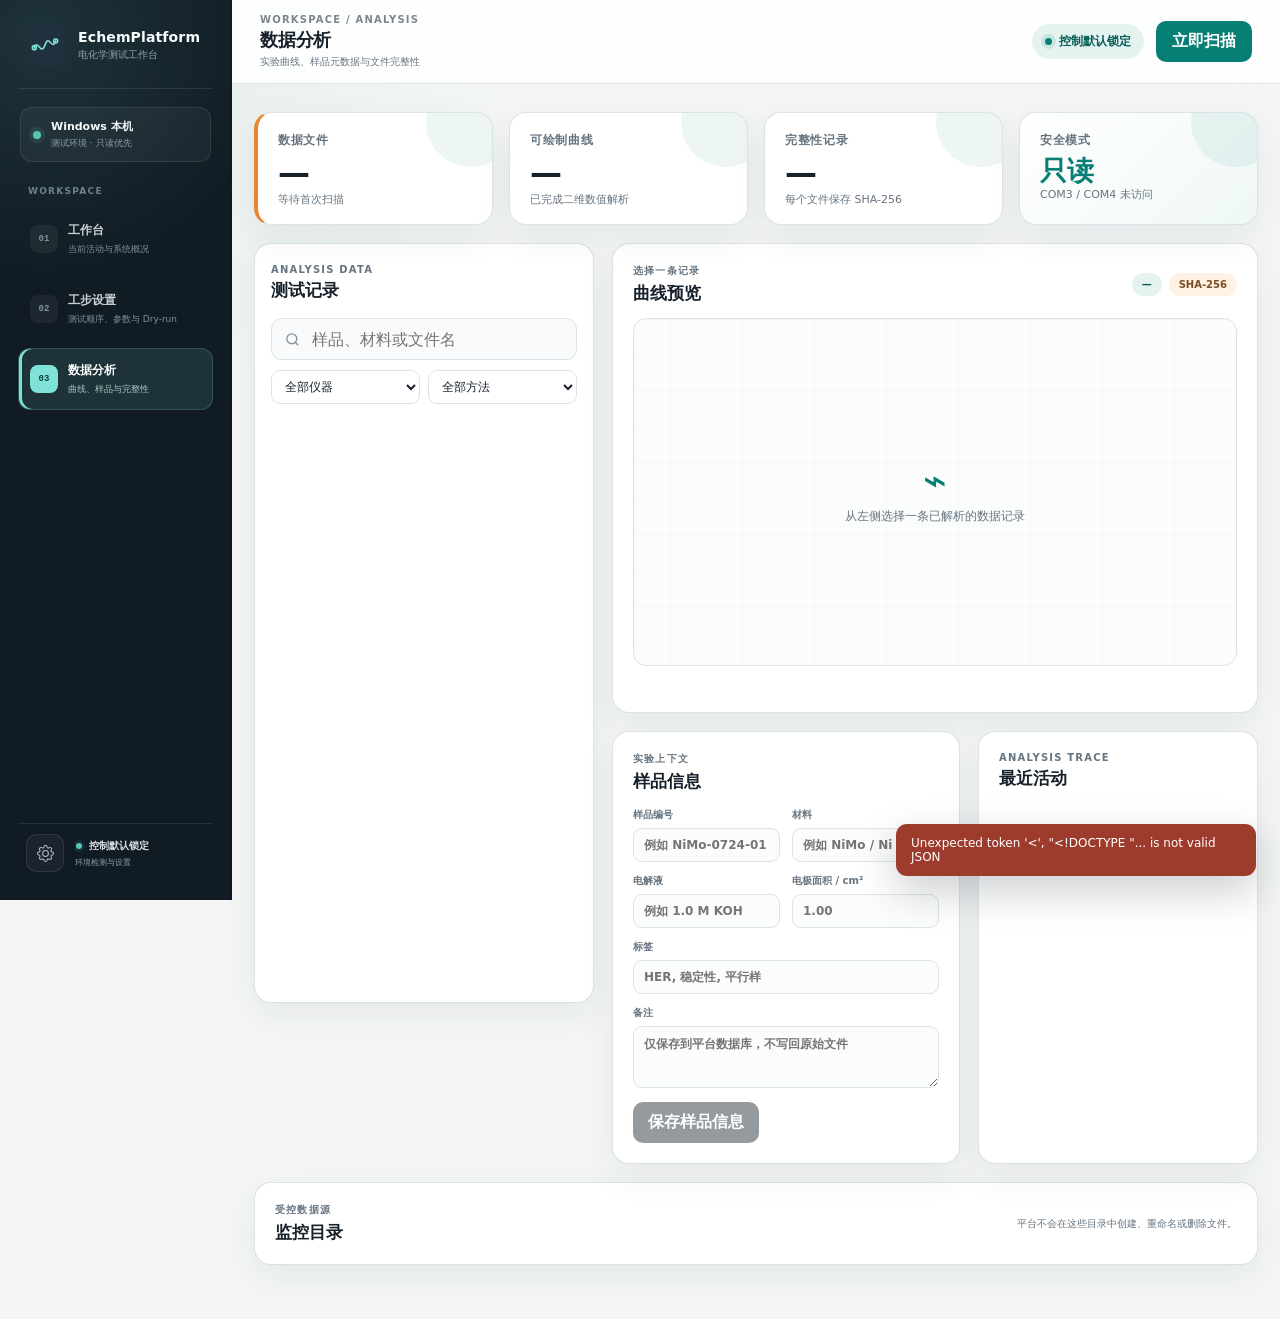
==== static/analysis.html @ 5817d3ee "Reorganize workbench modules" ====
<!doctype html>
<html lang="zh-CN">
<head>
  <meta charset="utf-8">
  <meta name="viewport" content="width=device-width, initial-scale=1">
  <meta name="color-scheme" content="light">
  <title>数据分析 · 电化学测试平台</title>
  <link rel="icon" href="data:image/svg+xml,%3Csvg xmlns='http://www.w3.org/2000/svg' viewBox='0 0 64 64'%3E%3Crect width='64' height='64' rx='16' fill='%2317212b'/%3E%3Cpath d='M10 38c8-24 16 20 24-8s14 16 20-10' fill='none' stroke='%237ee2d7' stroke-width='5' stroke-linecap='round'/%3E%3C/svg%3E">
  <link rel="stylesheet" href="/static/styles.css">
  <link rel="stylesheet" href="/static/workbench.css">
</head>
<body>
  <div class="workbench-shell">
    <aside class="workbench-sidebar">
      <a class="workbench-brand" href="/" aria-label="返回工作台">
        <div class="brand-mark" aria-hidden="true">
          <svg viewBox="0 0 48 48" role="img">
            <path d="M8 28c5-15 10 14 16-4s11 10 16-6"/>
            <circle cx="8" cy="28" r="3"/>
            <circle cx="40" cy="18" r="3"/>
          </svg>
        </div>
        <div>
          <strong>EchemPlatform</strong>
          <span>电化学测试工作台</span>
        </div>
      </a>

      <div class="workbench-environment">
        <div>
          <strong>Windows 本机</strong>
          <small>测试环境 · 只读优先</small>
        </div>
      </div>

      <nav class="workbench-navigation" aria-label="工作台功能">
        <span class="workbench-nav-label">Workspace</span>
        <a class="workbench-nav-item" href="/">
          <span class="workbench-nav-number">01</span>
          <span class="workbench-nav-copy">
            <strong>工作台</strong>
            <small>当前活动与系统概况</small>
          </span>
        </a>
        <a class="workbench-nav-item" href="/steps">
          <span class="workbench-nav-number">02</span>
          <span class="workbench-nav-copy">
            <strong>工步设置</strong>
            <small>测试顺序、参数与 Dry-run</small>
          </span>
        </a>
        <a class="workbench-nav-item" href="/analysis" aria-current="page">
          <span class="workbench-nav-number">03</span>
          <span class="workbench-nav-copy">
            <strong>数据分析</strong>
            <small>曲线、样品与完整性</small>
          </span>
        </a>
      </nav>

      <div class="workbench-utility-dock">
        <a class="workbench-settings-button" href="/environment" aria-label="环境检测与设置" title="环境检测与设置">
          <img src="/static/icons/gear.svg" alt="">
        </a>
        <div class="workbench-mini-status">
          <strong>控制默认锁定</strong>
          <small>环境检测与设置</small>
        </div>
      </div>
    </aside>

    <div class="workbench-content">
      <header class="topbar workbench-topbar">
        <div class="workbench-page-heading">
          <span class="eyebrow">Workspace / Analysis</span>
          <h1>数据分析</h1>
          <p>实验曲线、样品元数据与文件完整性</p>
        </div>
        <div class="top-actions">
          <div class="safety-pill"><span></span>控制默认锁定</div>
          <button id="scanButton" class="primary-button" type="button">立即扫描</button>
        </div>
      </header>

      <main>
    <section class="hero-grid" aria-label="数据分析指标">
      <article class="status-card accent-card">
        <div class="status-label">数据文件</div>
        <div class="status-value" id="totalCount">—</div>
        <div class="status-foot" id="sourceSummary">等待首次扫描</div>
      </article>
      <article class="status-card">
        <div class="status-label">可绘制曲线</div>
        <div class="status-value" id="parsedCount">—</div>
        <div class="status-foot">已完成二维数值解析</div>
      </article>
      <article class="status-card">
        <div class="status-label">完整性记录</div>
        <div class="status-value" id="integrityCount">—</div>
        <div class="status-foot">每个文件保存 SHA-256</div>
      </article>
      <article class="status-card safe-card">
        <div class="status-label">安全模式</div>
        <div class="status-value status-word">只读</div>
        <div class="status-foot">COM3 / COM4 未访问</div>
      </article>
    </section>

    <section class="workspace">
      <aside class="sidebar panel">
        <div class="panel-heading">
          <div>
              <span class="eyebrow">Analysis data</span>
              <h2>测试记录</h2>
          </div>
        </div>
        <label class="search-box">
          <span class="sr-only">搜索</span>
          <svg viewBox="0 0 24 24" aria-hidden="true"><circle cx="11" cy="11" r="7"/><path d="m20 20-4-4"/></svg>
          <input id="searchInput" type="search" placeholder="样品、材料或文件名">
        </label>
        <div class="filter-row">
          <select id="instrumentFilter" aria-label="仪器筛选">
            <option value="">全部仪器</option>
            <option value="CHI">CHI</option>
            <option value="CorrTest">CorrTest</option>
            <option value="未知">未识别</option>
          </select>
          <select id="techniqueFilter" aria-label="测试类型筛选">
            <option value="">全部方法</option>
            <option>CV</option>
            <option>LSV</option>
            <option>EIS</option>
            <option>OCP</option>
            <option>CA</option>
            <option>CP/GCD</option>
            <option>Tafel</option>
            <option>未识别</option>
          </select>
        </div>
        <div id="runList" class="run-list" aria-live="polite"></div>
      </aside>

      <section class="detail-column">
        <article class="panel chart-panel">
          <div class="panel-heading detail-heading">
            <div>
              <span class="eyebrow" id="detailInstrument">选择一条记录</span>
              <h2 id="detailTitle">曲线预览</h2>
            </div>
            <div class="detail-badges">
              <span class="method-badge" id="detailTechnique">—</span>
              <span class="hash-badge" id="detailHash">SHA-256</span>
            </div>
          </div>
          <div class="chart-shell">
            <canvas id="curveChart" aria-label="电化学测试曲线"></canvas>
            <div id="chartEmpty" class="chart-empty">
              <div class="empty-icon">⌁</div>
              <p>从左侧选择一条已解析的数据记录</p>
            </div>
          </div>
          <div id="chartStats" class="chart-stats"></div>
        </article>

        <div class="lower-grid">
          <article class="panel metadata-panel">
            <div class="panel-heading">
              <div>
                <span class="eyebrow">实验上下文</span>
                <h2>样品信息</h2>
              </div>
              <span class="save-state" id="saveState"></span>
            </div>
            <form id="metadataForm">
              <input id="recordId" type="hidden">
              <div class="form-grid">
                <label>样品编号<input id="sampleId" name="sample_id" placeholder="例如 NiMo-0724-01"></label>
                <label>材料<input id="material" name="material" placeholder="例如 NiMo / Ni foam"></label>
                <label>电解液<input id="electrolyte" name="electrolyte" placeholder="例如 1.0 M KOH"></label>
                <label>电极面积 / cm²<input id="areaCm2" name="area_cm2" inputmode="decimal" placeholder="1.00"></label>
                <label class="span-two">标签<input id="tags" name="tags" placeholder="HER, 稳定性, 平行样"></label>
                <label class="span-two">备注<textarea id="notes" name="notes" rows="3" placeholder="仅保存到平台数据库，不写回原始文件"></textarea></label>
              </div>
              <button id="saveMetadata" class="secondary-button" type="submit" disabled>保存样品信息</button>
            </form>
          </article>

          <article class="panel audit-panel">
            <div class="panel-heading">
              <div>
              <span class="eyebrow">Analysis trace</span>
                <h2>最近活动</h2>
              </div>
            </div>
            <div id="auditList" class="audit-list"></div>
          </article>
        </div>
      </section>
    </section>

    <section class="source-panel panel">
      <div>
        <span class="eyebrow">受控数据源</span>
        <h2>监控目录</h2>
      </div>
      <div id="watchRoots" class="root-list"></div>
      <div class="source-note">平台不会在这些目录中创建、重命名或删除文件。</div>
    </section>
      </main>
    </div>
  </div>

  <div id="toast" class="toast" role="status" aria-live="polite"></div>
  <script src="/static/analysis.js"></script>
</body>
</html>
---- static/styles.css ----
:root {
  --ink: #17212b;
  --muted: #667480;
  --soft: #edf1f3;
  --line: #dce3e6;
  --paper: #ffffff;
  --canvas: #f4f6f6;
  --teal: #087f75;
  --teal-dark: #075e58;
  --teal-soft: #e4f3f0;
  --orange: #e9862b;
  --orange-soft: #fff1e4;
  --red-soft: #fff0ed;
  --shadow: 0 12px 34px rgba(25, 44, 50, 0.07);
  font-family: Inter, "PingFang SC", "Microsoft YaHei", system-ui, -apple-system, sans-serif;
}

* {
  box-sizing: border-box;
}

body {
  margin: 0;
  color: var(--ink);
  background:
    radial-gradient(circle at 5% 0%, rgba(8, 127, 117, 0.08), transparent 28rem),
    var(--canvas);
  min-height: 100vh;
}

button,
input,
select,
textarea {
  font: inherit;
}

button {
  cursor: pointer;
}

.topbar {
  height: 84px;
  padding: 0 clamp(22px, 4vw, 64px);
  display: flex;
  align-items: center;
  justify-content: space-between;
  background: rgba(255, 255, 255, 0.9);
  border-bottom: 1px solid var(--line);
  backdrop-filter: blur(18px);
  position: sticky;
  top: 0;
  z-index: 20;
}

.brand,
.top-actions,
.panel-heading,
.detail-heading,
.filter-row,
.root-list {
  display: flex;
  align-items: center;
}

.brand {
  gap: 13px;
}

.brand-mark {
  width: 46px;
  height: 46px;
  border-radius: 14px;
  display: grid;
  place-items: center;
  background: var(--ink);
  box-shadow: 0 9px 22px rgba(23, 33, 43, 0.18);
}

.brand-mark svg {
  width: 32px;
  height: 32px;
  fill: none;
  stroke: #7ee2d7;
  stroke-width: 2.4;
  stroke-linecap: round;
  stroke-linejoin: round;
}

.brand h1 {
  font-size: 18px;
  letter-spacing: 0.02em;
  margin: 0 0 2px;
}

.brand p {
  color: var(--muted);
  font-size: 12px;
  margin: 0;
}

.top-actions {
  gap: 12px;
}

.top-link {
  padding: 9px 12px;
  border-radius: 9px;
  color: var(--ink);
  background: var(--soft);
  font-size: 12px;
  font-weight: 750;
  text-decoration: none;
  transition: background 0.15s ease, transform 0.15s ease;
}

.top-link:hover {
  background: #e2e9eb;
  transform: translateY(-1px);
}

.safety-pill,
.method-badge,
.hash-badge {
  display: inline-flex;
  align-items: center;
  border-radius: 999px;
  white-space: nowrap;
}

.safety-pill {
  background: var(--teal-soft);
  color: var(--teal-dark);
  padding: 9px 13px;
  font-size: 12px;
  font-weight: 700;
}

.safety-pill span {
  width: 7px;
  height: 7px;
  margin-right: 7px;
  border-radius: 50%;
  background: var(--teal);
  box-shadow: 0 0 0 4px rgba(8, 127, 117, 0.12);
}

.primary-button,
.secondary-button {
  border: 0;
  border-radius: 10px;
  font-weight: 700;
  transition: transform 0.15s ease, opacity 0.15s ease, background 0.15s ease;
}

.primary-button {
  padding: 10px 16px;
  color: white;
  background: var(--teal);
}

.secondary-button {
  margin-top: 14px;
  padding: 10px 15px;
  color: white;
  background: var(--ink);
}

.primary-button:hover,
.secondary-button:hover {
  transform: translateY(-1px);
}

button:disabled {
  cursor: not-allowed;
  opacity: 0.45;
  transform: none !important;
}

main {
  width: min(1540px, calc(100% - 44px));
  margin: 28px auto 54px;
}

.hero-grid {
  display: grid;
  grid-template-columns: repeat(4, minmax(0, 1fr));
  gap: 16px;
  margin-bottom: 18px;
}

.panel,
.status-card {
  background: var(--paper);
  border: 1px solid rgba(214, 224, 226, 0.88);
  border-radius: 17px;
  box-shadow: var(--shadow);
}

.status-card {
  padding: 19px 20px 17px;
  position: relative;
  overflow: hidden;
}

.status-card::after {
  content: "";
  position: absolute;
  right: -24px;
  top: -36px;
  width: 90px;
  height: 90px;
  border-radius: 50%;
  background: rgba(8, 127, 117, 0.07);
}

.accent-card {
  border-left: 4px solid var(--orange);
}

.safe-card {
  background: linear-gradient(135deg, #ffffff, #eff8f6);
}

.status-label,
.status-foot,
.eyebrow {
  color: var(--muted);
}

.status-label {
  font-size: 12px;
  font-weight: 700;
  letter-spacing: 0.06em;
}

.status-value {
  margin: 8px 0 3px;
  font-size: 32px;
  font-weight: 800;
  line-height: 1;
}

.status-word {
  color: var(--teal);
  font-size: 27px;
}

.status-foot {
  font-size: 11px;
}

.workspace {
  display: grid;
  grid-template-columns: 340px minmax(0, 1fr);
  gap: 18px;
}

.sidebar {
  padding: 20px 16px 16px;
  height: 760px;
  display: flex;
  flex-direction: column;
}

.panel-heading {
  justify-content: space-between;
  gap: 14px;
}

.eyebrow {
  display: block;
  font-size: 10px;
  font-weight: 800;
  letter-spacing: 0.12em;
  text-transform: uppercase;
  margin-bottom: 4px;
}

h2 {
  margin: 0;
  font-size: 17px;
}

.search-box {
  height: 42px;
  display: flex;
  align-items: center;
  gap: 9px;
  margin: 16px 0 10px;
  padding: 0 12px;
  border-radius: 11px;
  border: 1px solid var(--line);
  background: #f8fafb;
}

.search-box svg {
  width: 17px;
  height: 17px;
  fill: none;
  stroke: #86939b;
  stroke-width: 2;
}

.search-box input {
  min-width: 0;
  flex: 1;
  border: 0;
  outline: 0;
  background: transparent;
  color: var(--ink);
}

.filter-row {
  gap: 8px;
}

select,
input,
textarea {
  color: var(--ink);
}

.filter-row select {
  min-width: 0;
  width: 50%;
  padding: 8px 9px;
  border: 1px solid var(--line);
  border-radius: 9px;
  background: white;
  outline: 0;
  font-size: 12px;
}

.run-list {
  flex: 1;
  overflow: auto;
  margin: 13px -5px 0;
  padding: 0 5px 16px;
}

.run-item {
  width: 100%;
  padding: 13px;
  margin-bottom: 8px;
  text-align: left;
  border: 1px solid transparent;
  border-radius: 12px;
  background: #f7f9fa;
  color: var(--ink);
}

.run-item:hover {
  border-color: #c8d9d7;
}

.run-item.active {
  border-color: rgba(8, 127, 117, 0.38);
  background: var(--teal-soft);
  box-shadow: inset 3px 0 var(--teal);
}

.run-item.source-missing:not(.active) {
  border-color: #efc4b7;
  background: #fffaf8;
}

.run-item-top,
.run-item-meta {
  display: flex;
  justify-content: space-between;
  gap: 8px;
}

.run-item-name {
  max-width: 230px;
  overflow: hidden;
  text-overflow: ellipsis;
  white-space: nowrap;
  font-size: 13px;
  font-weight: 750;
}

.run-item-method {
  color: var(--teal);
  font-size: 10px;
  font-weight: 800;
}

.run-item-tags {
  display: flex;
  align-items: center;
  gap: 6px;
  flex-shrink: 0;
}

.source-state {
  padding: 3px 6px;
  border-radius: 6px;
  color: #9d3b2c;
  background: var(--red-soft);
  font-size: 9px;
  font-weight: 750;
}

.run-item-meta {
  color: var(--muted);
  margin-top: 7px;
  font-size: 10px;
}

.detail-column {
  min-width: 0;
  display: grid;
  gap: 18px;
}

.chart-panel {
  padding: 20px;
  min-height: 470px;
}

.detail-heading {
  margin-bottom: 13px;
}

.detail-heading h2 {
  max-width: 680px;
  overflow: hidden;
  text-overflow: ellipsis;
  white-space: nowrap;
}

.detail-badges {
  display: flex;
  gap: 7px;
}

.method-badge,
.hash-badge {
  padding: 6px 10px;
  font-size: 10px;
  font-weight: 800;
}

.method-badge {
  color: var(--teal-dark);
  background: var(--teal-soft);
}

.hash-badge {
  color: #775026;
  background: var(--orange-soft);
  max-width: 140px;
  overflow: hidden;
  text-overflow: ellipsis;
}

.chart-shell {
  position: relative;
  height: 348px;
  border: 1px solid var(--line);
  border-radius: 13px;
  overflow: hidden;
  background:
    linear-gradient(rgba(41, 70, 77, 0.025) 1px, transparent 1px),
    linear-gradient(90deg, rgba(41, 70, 77, 0.025) 1px, transparent 1px),
    #fbfcfc;
  background-size: 36px 36px;
}

#curveChart {
  width: 100%;
  height: 100%;
  display: block;
}

.chart-empty {
  position: absolute;
  inset: 0;
  display: grid;
  place-content: center;
  text-align: center;
  color: var(--muted);
  pointer-events: none;
}

.empty-icon {
  color: var(--teal);
  font-size: 40px;
  line-height: 1;
}

.chart-empty p {
  margin: 8px 0 0;
  font-size: 12px;
}

.chart-stats {
  display: flex;
  flex-wrap: wrap;
  gap: 8px;
  margin-top: 11px;
}

.stat-chip {
  padding: 6px 9px;
  border-radius: 8px;
  color: var(--muted);
  background: var(--soft);
  font-size: 10px;
}

.stat-chip.source-ok {
  color: var(--teal-dark);
  background: var(--teal-soft);
}

.stat-chip.source-warning {
  color: #9d3b2c;
  background: var(--red-soft);
}

.lower-grid {
  display: grid;
  grid-template-columns: minmax(0, 1.4fr) minmax(280px, 0.8fr);
  gap: 18px;
}

.metadata-panel,
.audit-panel,
.source-panel {
  padding: 20px;
}

.form-grid {
  display: grid;
  grid-template-columns: repeat(2, minmax(0, 1fr));
  gap: 12px;
  margin-top: 15px;
}

.form-grid label {
  display: grid;
  gap: 6px;
  color: var(--muted);
  font-size: 10px;
  font-weight: 700;
}

.form-grid input,
.form-grid textarea {
  width: 100%;
  border: 1px solid var(--line);
  border-radius: 9px;
  outline: 0;
  padding: 9px 10px;
  background: #fbfcfc;
  font-size: 12px;
  resize: vertical;
}

.form-grid input:focus,
.form-grid textarea:focus,
.filter-row select:focus,
.search-box:focus-within {
  border-color: rgba(8, 127, 117, 0.55);
  box-shadow: 0 0 0 3px rgba(8, 127, 117, 0.08);
}

.span-two {
  grid-column: span 2;
}

.save-state {
  min-height: 16px;
  color: var(--teal);
  font-size: 10px;
}

.audit-list {
  margin-top: 11px;
  max-height: 310px;
  overflow: auto;
}

.audit-item {
  display: grid;
  grid-template-columns: 9px minmax(0, 1fr);
  gap: 9px;
  padding: 9px 0;
  border-bottom: 1px solid var(--soft);
}

.audit-dot {
  width: 7px;
  height: 7px;
  margin-top: 5px;
  border-radius: 50%;
  background: var(--teal);
}

.audit-main {
  font-size: 11px;
  font-weight: 700;
}

.audit-detail,
.audit-time {
  color: var(--muted);
  font-size: 9px;
  line-height: 1.5;
}

.source-panel {
  display: grid;
  grid-template-columns: auto minmax(0, 1fr) auto;
  align-items: center;
  gap: 24px;
  margin-top: 18px;
}

.root-list {
  flex-wrap: wrap;
  gap: 8px;
}

.root-chip {
  max-width: 100%;
  padding: 7px 10px;
  border: 1px solid var(--line);
  border-radius: 9px;
  background: #f8fafb;
  font-family: ui-monospace, SFMono-Regular, Menlo, Consolas, monospace;
  font-size: 10px;
  overflow: hidden;
  text-overflow: ellipsis;
  white-space: nowrap;
}

.root-chip.missing {
  color: #a1492d;
  border-color: #efc4b7;
  background: var(--red-soft);
}

.source-note {
  color: var(--muted);
  font-size: 10px;
}

.empty-list {
  padding: 35px 15px;
  text-align: center;
  color: var(--muted);
  font-size: 11px;
}

.toast {
  position: fixed;
  right: 24px;
  bottom: 24px;
  max-width: 360px;
  padding: 12px 15px;
  border-radius: 11px;
  color: white;
  background: var(--ink);
  box-shadow: 0 15px 40px rgba(23, 33, 43, 0.22);
  font-size: 12px;
  opacity: 0;
  transform: translateY(10px);
  pointer-events: none;
  transition: 0.2s ease;
}

.toast.show {
  opacity: 1;
  transform: translateY(0);
}

.sr-only {
  position: absolute;
  width: 1px;
  height: 1px;
  padding: 0;
  margin: -1px;
  overflow: hidden;
  clip: rect(0, 0, 0, 0);
  white-space: nowrap;
  border: 0;
}

@media (max-width: 1050px) {
  .hero-grid {
    grid-template-columns: repeat(2, minmax(0, 1fr));
  }

  .workspace {
    grid-template-columns: 290px minmax(0, 1fr);
  }

  .lower-grid {
    grid-template-columns: 1fr;
  }

  .sidebar {
    height: 900px;
  }

  .source-panel {
    grid-template-columns: 1fr;
    gap: 12px;
  }
}

@media (max-width: 760px) {
  .topbar {
    height: auto;
    padding: 14px 18px;
  }

  .safety-pill {
    display: none;
  }

  main {
    width: min(100% - 24px, 680px);
    margin-top: 16px;
  }

  .hero-grid,
  .workspace {
    grid-template-columns: 1fr;
  }

  .sidebar {
    height: 480px;
  }

  .form-grid {
    grid-template-columns: 1fr;
  }

  .span-two {
    grid-column: auto;
  }

  .detail-heading {
    align-items: flex-start;
  }

  .hash-badge {
    display: none;
  }
}
---- static/workbench.css ----
:root {
  --workbench-sidebar: 232px;
  --workbench-sidebar-bg: #111b24;
  --workbench-sidebar-line: rgba(255, 255, 255, 0.09);
  --workbench-sidebar-muted: #91a0aa;
  --workbench-sidebar-paper: #f6fbfa;
}

.workbench-shell {
  display: grid;
  grid-template-columns: var(--workbench-sidebar) minmax(0, 1fr);
  min-width: 1180px;
  min-height: 100vh;
}

.workbench-content {
  min-width: 0;
}

.workbench-sidebar {
  position: sticky;
  top: 0;
  z-index: 40;
  display: flex;
  flex-direction: column;
  height: 100vh;
  padding: 24px 18px 18px;
  overflow: hidden;
  color: var(--workbench-sidebar-paper);
  background:
    radial-gradient(circle at 18% 4%, rgba(126, 226, 215, 0.12), transparent 15rem),
    var(--workbench-sidebar-bg);
  border-right: 1px solid rgba(9, 19, 27, 0.72);
}

.workbench-brand {
  display: flex;
  align-items: center;
  gap: 12px;
  padding: 0 6px 22px;
  color: inherit;
  text-decoration: none;
  border-bottom: 1px solid var(--workbench-sidebar-line);
}

.workbench-brand .brand-mark {
  width: 42px;
  height: 42px;
  flex: 0 0 auto;
  background: #20303c;
  box-shadow: none;
}

.workbench-brand strong,
.workbench-brand span {
  display: block;
}

.workbench-brand strong {
  font-size: 14px;
  letter-spacing: 0.01em;
}

.workbench-brand span {
  margin-top: 3px;
  color: var(--workbench-sidebar-muted);
  font-size: 10px;
}

.workbench-environment {
  display: flex;
  align-items: center;
  gap: 10px;
  margin: 18px 2px 24px;
  padding: 11px 12px;
  border: 1px solid var(--workbench-sidebar-line);
  border-radius: 12px;
  background: rgba(255, 255, 255, 0.045);
}

.workbench-environment::before {
  width: 8px;
  height: 8px;
  flex: 0 0 auto;
  content: "";
  border-radius: 50%;
  background: #55c7b8;
  box-shadow: 0 0 0 4px rgba(85, 199, 184, 0.12);
}

.workbench-environment strong,
.workbench-environment small {
  display: block;
}

.workbench-environment strong {
  font-size: 11px;
}

.workbench-environment small {
  margin-top: 3px;
  color: var(--workbench-sidebar-muted);
  font-size: 9px;
}

.workbench-navigation {
  display: grid;
  gap: 8px;
}

.workbench-nav-label {
  margin: 0 10px 4px;
  color: #70818d;
  font-size: 9px;
  font-weight: 800;
  letter-spacing: 0.14em;
  text-transform: uppercase;
}

.workbench-nav-item {
  display: grid;
  grid-template-columns: 28px minmax(0, 1fr);
  gap: 10px;
  align-items: center;
  min-height: 62px;
  padding: 9px 11px;
  color: #c7d0d5;
  text-decoration: none;
  border: 1px solid transparent;
  border-radius: 12px;
  transition:
    color 0.16s ease,
    background 0.16s ease,
    border-color 0.16s ease,
    transform 0.16s ease;
}

.workbench-nav-item:hover {
  color: #fff;
  background: rgba(255, 255, 255, 0.055);
  border-color: var(--workbench-sidebar-line);
  transform: translateX(2px);
}

.workbench-nav-item[aria-current="page"] {
  color: #fff;
  background: rgba(126, 226, 215, 0.12);
  border-color: rgba(126, 226, 215, 0.2);
  box-shadow: inset 3px 0 #7ee2d7;
}

.workbench-nav-number {
  display: grid;
  place-items: center;
  width: 28px;
  height: 28px;
  color: #7f929e;
  font-family: ui-monospace, SFMono-Regular, Menlo, Consolas, monospace;
  font-size: 9px;
  font-weight: 800;
  border-radius: 8px;
  background: rgba(255, 255, 255, 0.055);
}

.workbench-nav-item[aria-current="page"] .workbench-nav-number {
  color: #0f3f3b;
  background: #7ee2d7;
}

.workbench-nav-copy strong,
.workbench-nav-copy small {
  display: block;
}

.workbench-nav-copy strong {
  font-size: 12px;
}

.workbench-nav-copy small {
  margin-top: 4px;
  overflow: hidden;
  color: #7f909a;
  font-size: 9px;
  text-overflow: ellipsis;
  white-space: nowrap;
}

.workbench-nav-item[aria-current="page"] .workbench-nav-copy small {
  color: #a8c9c4;
}

.workbench-utility-dock {
  display: flex;
  align-items: center;
  gap: 11px;
  margin-top: auto;
  padding: 10px 8px;
  border-top: 1px solid var(--workbench-sidebar-line);
}

.workbench-settings-button {
  display: grid;
  place-items: center;
  width: 38px;
  height: 38px;
  flex: 0 0 auto;
  color: #9babb4;
  border: 1px solid var(--workbench-sidebar-line);
  border-radius: 11px;
  background: rgba(255, 255, 255, 0.045);
  transition:
    color 0.16s ease,
    background 0.16s ease,
    border-color 0.16s ease,
    transform 0.16s ease;
}

.workbench-settings-button:hover,
.workbench-settings-button[aria-current="page"] {
  color: #0f3f3b;
  background: #7ee2d7;
  border-color: #7ee2d7;
  transform: translateY(-1px);
}

.workbench-settings-button img {
  width: 17px;
  height: 17px;
  filter: invert(70%) sepia(10%) saturate(316%) hue-rotate(154deg);
}

.workbench-settings-button:hover img,
.workbench-settings-button[aria-current="page"] img {
  filter: invert(18%) sepia(20%) saturate(1565%) hue-rotate(127deg);
}

.workbench-mini-status {
  min-width: 0;
}

.workbench-mini-status strong,
.workbench-mini-status small {
  display: block;
  overflow: hidden;
  text-overflow: ellipsis;
  white-space: nowrap;
}

.workbench-mini-status strong {
  position: relative;
  padding-left: 14px;
  color: #d7dfe3;
  font-size: 10px;
}

.workbench-mini-status strong::before {
  position: absolute;
  top: 50%;
  left: 1px;
  width: 6px;
  height: 6px;
  content: "";
  border-radius: 50%;
  background: #55c7b8;
  transform: translateY(-50%);
  box-shadow: 0 0 0 3px rgba(85, 199, 184, 0.1);
}

.workbench-mini-status small {
  margin-top: 4px;
  color: var(--workbench-sidebar-muted);
  font-size: 8px;
}

.workbench-topbar {
  padding: 0 28px;
}

.workbench-page-heading {
  min-width: 0;
}

.workbench-page-heading .eyebrow {
  margin-bottom: 3px;
  color: #79878f;
}

.workbench-page-heading h1 {
  margin: 0;
  font-size: 18px;
  letter-spacing: -0.01em;
}

.workbench-page-heading p {
  margin: 3px 0 0;
  color: var(--muted);
  font-size: 10px;
}

.workbench-topbar .top-actions {
  margin-left: 24px;
}

.workbench-content main,
.workbench-content .protocol-main,
.workbench-content .monitor-main {
  max-width: none;
}

.workbench-content .protocol-layout {
  grid-template-columns: minmax(520px, 1.5fr) minmax(320px, 0.82fr);
}

@media (prefers-reduced-motion: reduce) {
  .workbench-nav-item {
    transition: none;
  }
}
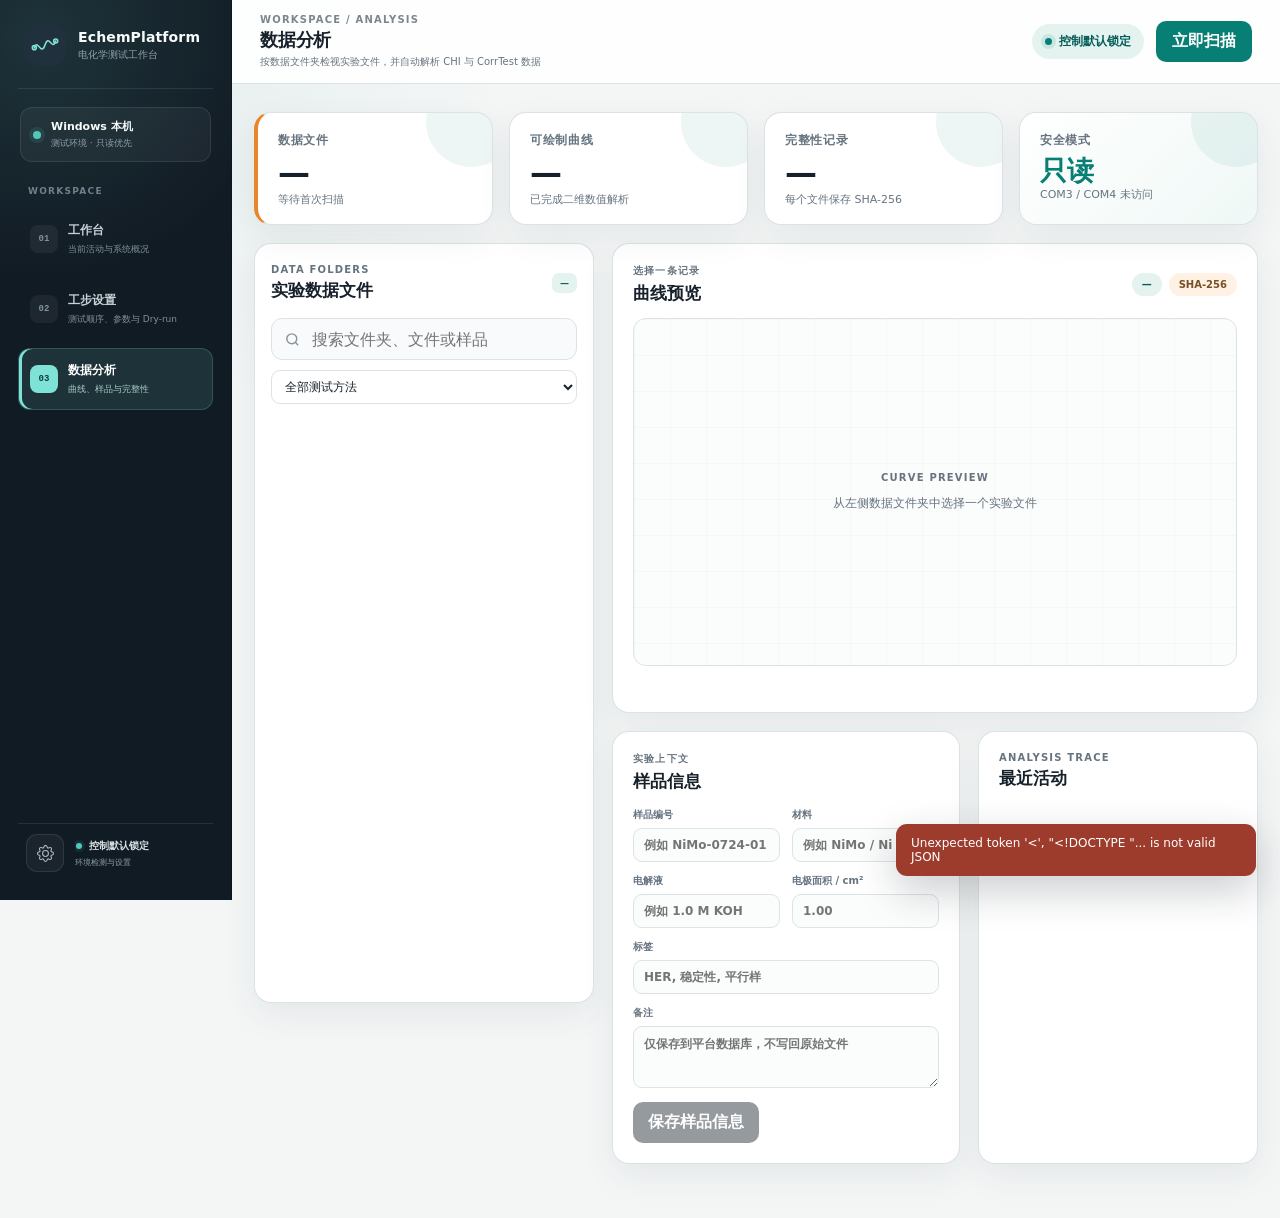
==== commit c5f48417: "Add data folder explorer" ====
--- a/static/analysis.html
+++ b/static/analysis.html
@@ -74,7 +74,7 @@
         <div class="workbench-page-heading">
           <span class="eyebrow">Workspace / Analysis</span>
           <h1>数据分析</h1>
-          <p>实验曲线、样品元数据与文件完整性</p>
+          <p>按数据文件夹检视实验文件，并自动解析 CHI 与 CorrTest 数据</p>
         </div>
         <div class="top-actions">
           <div class="safety-pill"><span></span>控制默认锁定</div>
@@ -110,24 +110,19 @@
       <aside class="sidebar panel">
         <div class="panel-heading">
           <div>
-              <span class="eyebrow">Analysis data</span>
-              <h2>测试记录</h2>
+              <span class="eyebrow">Data folders</span>
+              <h2>实验数据文件</h2>
           </div>
+          <span id="treeCount" class="tree-count" role="status">—</span>
         </div>
         <label class="search-box">
           <span class="sr-only">搜索</span>
           <svg viewBox="0 0 24 24" aria-hidden="true"><circle cx="11" cy="11" r="7"/><path d="m20 20-4-4"/></svg>
-          <input id="searchInput" type="search" placeholder="样品、材料或文件名">
+          <input id="searchInput" type="search" placeholder="搜索文件夹、文件或样品">
         </label>
-        <div class="filter-row">
-          <select id="instrumentFilter" aria-label="仪器筛选">
-            <option value="">全部仪器</option>
-            <option value="CHI">CHI</option>
-            <option value="CorrTest">CorrTest</option>
-            <option value="未知">未识别</option>
-          </select>
+        <div class="filter-row single-filter">
           <select id="techniqueFilter" aria-label="测试类型筛选">
-            <option value="">全部方法</option>
+            <option value="">全部测试方法</option>
             <option>CV</option>
             <option>LSV</option>
             <option>EIS</option>
@@ -138,7 +133,9 @@
             <option>未识别</option>
           </select>
         </div>
-        <div id="runList" class="run-list" aria-live="polite"></div>
+        <nav class="file-tree-navigation" aria-label="实验数据文件">
+          <div id="fileTree" class="file-tree"></div>
+        </nav>
       </aside>
 
       <section class="detail-column">
@@ -154,10 +151,10 @@
             </div>
           </div>
           <div class="chart-shell">
-            <canvas id="curveChart" aria-label="电化学测试曲线"></canvas>
+            <canvas id="curveChart" aria-label="电化学测试曲线" aria-describedby="chartStats"></canvas>
             <div id="chartEmpty" class="chart-empty">
-              <div class="empty-icon">⌁</div>
-              <p>从左侧选择一条已解析的数据记录</p>
+              <span class="eyebrow" aria-hidden="true">Curve preview</span>
+              <p>从左侧数据文件夹中选择一个实验文件</p>
             </div>
           </div>
           <div id="chartStats" class="chart-stats"></div>
@@ -198,15 +195,6 @@
         </div>
       </section>
     </section>
-
-    <section class="source-panel panel">
-      <div>
-        <span class="eyebrow">受控数据源</span>
-        <h2>监控目录</h2>
-      </div>
-      <div id="watchRoots" class="root-list"></div>
-      <div class="source-note">平台不会在这些目录中创建、重命名或删除文件。</div>
-    </section>
       </main>
     </div>
   </div>
--- a/static/styles.css
+++ b/static/styles.css
@@ -332,66 +332,173 @@
   font-size: 12px;
 }
 
-.run-list {
+.filter-row.single-filter select {
+  width: 100%;
+}
+
+.tree-count {
+  padding: 5px 8px;
+  color: var(--teal-dark);
+  background: var(--teal-soft);
+  border-radius: 7px;
+  font-size: 9px;
+  font-weight: 800;
+  white-space: nowrap;
+}
+
+.file-tree-navigation {
   flex: 1;
+  min-height: 0;
+  margin: 13px -5px 0;
+}
+
+.file-tree {
+  height: 100%;
   overflow: auto;
-  margin: 13px -5px 0;
   padding: 0 5px 16px;
 }
 
-.run-item {
+.folder-node {
+  margin: 0 0 5px;
+}
+
+.folder-node > summary {
+  padding: 8px 8px 8px 4px;
+  color: #33434c;
+  border-radius: 8px;
+  cursor: pointer;
+  font-size: 11px;
+  font-weight: 750;
+}
+
+.folder-node > summary:hover {
+  background: #f2f6f6;
+}
+
+.folder-node > summary::marker {
+  color: #7c8b93;
+}
+
+.folder-summary-content {
+  display: inline-flex;
+  align-items: center;
+  gap: 7px;
+  min-width: 0;
+  width: calc(100% - 10px);
+  vertical-align: middle;
+}
+
+.folder-name {
+  min-width: 0;
+  flex: 1;
+  overflow: hidden;
+  text-overflow: ellipsis;
+  white-space: nowrap;
+}
+
+.folder-count,
+.folder-state {
+  flex: 0 0 auto;
+  padding: 2px 6px;
+  border-radius: 6px;
+  color: #687780;
+  background: #eaf0f1;
+  font-size: 8px;
+  font-weight: 800;
+}
+
+.folder-state {
+  color: #9d3b2c;
+  background: var(--red-soft);
+}
+
+.tree-root > summary {
+  color: var(--ink);
+  font-size: 12px;
+}
+
+.folder-children {
+  margin: 3px 0 7px 8px;
+  padding-left: 12px;
+  border-left: 1px solid #dfe7e8;
+}
+
+.empty-folder {
+  padding: 13px 9px;
+  color: var(--muted);
+  font-size: 10px;
+  line-height: 1.5;
+}
+
+.file-node {
   width: 100%;
-  padding: 13px;
-  margin-bottom: 8px;
+  display: grid;
+  gap: 5px;
+  padding: 9px 10px;
+  margin-bottom: 5px;
   text-align: left;
   border: 1px solid transparent;
-  border-radius: 12px;
-  background: #f7f9fa;
+  border-radius: 9px;
+  background: #f8fafb;
   color: var(--ink);
 }
 
-.run-item:hover {
+.file-node:hover {
   border-color: #c8d9d7;
 }
 
-.run-item.active {
+.file-node.active {
   border-color: rgba(8, 127, 117, 0.38);
   background: var(--teal-soft);
   box-shadow: inset 3px 0 var(--teal);
 }
 
-.run-item.source-missing:not(.active) {
+.file-node.source-missing:not(.active) {
   border-color: #efc4b7;
   background: #fffaf8;
 }
 
-.run-item-top,
-.run-item-meta {
+.file-node-main,
+.file-node-meta {
   display: flex;
+  align-items: center;
   justify-content: space-between;
   gap: 8px;
 }
 
-.run-item-name {
-  max-width: 230px;
+.file-node-name {
+  min-width: 0;
+  flex: 1;
   overflow: hidden;
   text-overflow: ellipsis;
   white-space: nowrap;
-  font-size: 13px;
+  font-size: 11px;
   font-weight: 750;
 }
 
-.run-item-method {
-  color: var(--teal);
-  font-size: 10px;
-  font-weight: 800;
-}
-
-.run-item-tags {
+.file-node-badges {
   display: flex;
   align-items: center;
-  gap: 6px;
+  gap: 4px;
   flex-shrink: 0;
+}
+
+.parser-badge,
+.technique-badge {
+  padding: 2px 5px;
+  border-radius: 5px;
+  font-size: 8px;
+  font-weight: 800;
+}
+
+.parser-badge {
+  color: #465963;
+  background: #e7edef;
+}
+
+.technique-badge {
+  color: var(--teal-dark);
+  background: #dff1ee;
 }
 
 .source-state {
@@ -403,10 +510,29 @@
   font-weight: 750;
 }
 
-.run-item-meta {
+.file-node-meta {
+  justify-content: flex-start;
   color: var(--muted);
-  margin-top: 7px;
-  font-size: 10px;
+  font-size: 8px;
+}
+
+.file-sample {
+  min-width: 0;
+  overflow: hidden;
+  text-overflow: ellipsis;
+  white-space: nowrap;
+}
+
+.file-time {
+  margin-left: auto;
+  white-space: nowrap;
+}
+
+.folder-node > summary:focus-visible,
+.file-node:focus-visible,
+.primary-button:focus-visible {
+  outline: 3px solid rgba(8, 127, 117, 0.32);
+  outline-offset: 2px;
 }
 
 .detail-column {
@@ -485,12 +611,6 @@
   pointer-events: none;
 }
 
-.empty-icon {
-  color: var(--teal);
-  font-size: 40px;
-  line-height: 1;
-}
-
 .chart-empty p {
   margin: 8px 0 0;
   font-size: 12px;
@@ -528,8 +648,7 @@
 }
 
 .metadata-panel,
-.audit-panel,
-.source-panel {
+.audit-panel {
   padding: 20px;
 }
 
@@ -610,43 +729,6 @@
   color: var(--muted);
   font-size: 9px;
   line-height: 1.5;
-}
-
-.source-panel {
-  display: grid;
-  grid-template-columns: auto minmax(0, 1fr) auto;
-  align-items: center;
-  gap: 24px;
-  margin-top: 18px;
-}
-
-.root-list {
-  flex-wrap: wrap;
-  gap: 8px;
-}
-
-.root-chip {
-  max-width: 100%;
-  padding: 7px 10px;
-  border: 1px solid var(--line);
-  border-radius: 9px;
-  background: #f8fafb;
-  font-family: ui-monospace, SFMono-Regular, Menlo, Consolas, monospace;
-  font-size: 10px;
-  overflow: hidden;
-  text-overflow: ellipsis;
-  white-space: nowrap;
-}
-
-.root-chip.missing {
-  color: #a1492d;
-  border-color: #efc4b7;
-  background: var(--red-soft);
-}
-
-.source-note {
-  color: var(--muted);
-  font-size: 10px;
 }
 
 .empty-list {
@@ -707,10 +789,6 @@
     height: 900px;
   }
 
-  .source-panel {
-    grid-template-columns: 1fr;
-    gap: 12px;
-  }
 }
 
 @media (max-width: 760px) {
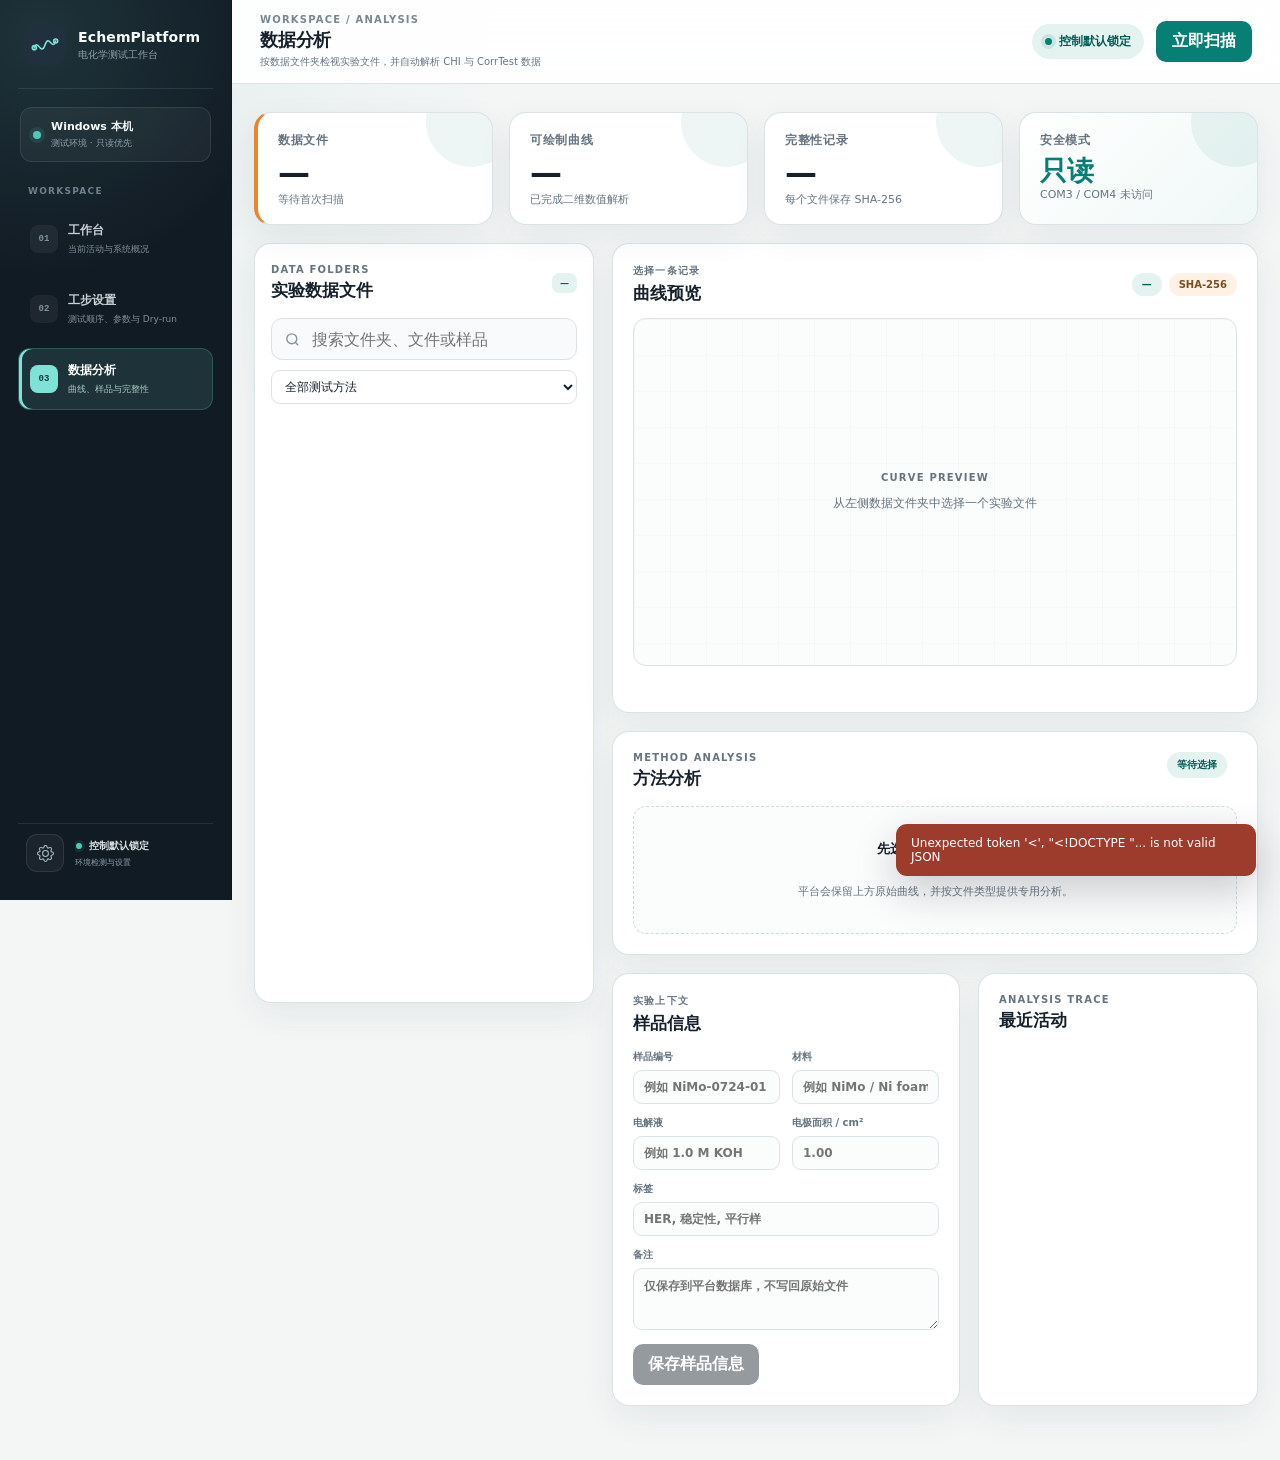
==== commit 2b7d271d: "Add method-specific electrochemical analysis" ====
--- a/static/analysis.html
+++ b/static/analysis.html
@@ -151,13 +151,162 @@
             </div>
           </div>
           <div class="chart-shell">
-            <canvas id="curveChart" aria-label="电化学测试曲线" aria-describedby="chartStats"></canvas>
+            <canvas id="curveChart" role="img" aria-label="电化学测试原始曲线" aria-describedby="chartStats"></canvas>
             <div id="chartEmpty" class="chart-empty">
               <span class="eyebrow" aria-hidden="true">Curve preview</span>
               <p>从左侧数据文件夹中选择一个实验文件</p>
             </div>
           </div>
           <div id="chartStats" class="chart-stats"></div>
+        </article>
+
+        <article id="methodAnalysisPanel" class="panel method-analysis-panel" aria-labelledby="methodAnalysisTitle">
+          <div class="panel-heading method-analysis-heading">
+            <div>
+              <span class="eyebrow">Method analysis</span>
+              <h2 id="methodAnalysisTitle">方法分析</h2>
+            </div>
+            <div class="analysis-heading-status">
+              <span id="analysisModeBadge" class="method-badge">等待选择</span>
+              <span id="analysisSaveState" class="save-state" role="status"></span>
+            </div>
+          </div>
+
+          <div id="analysisWelcome" class="analysis-placeholder">
+            <strong>先选择一条实验数据</strong>
+            <p>平台会保留上方原始曲线，并按文件类型提供专用分析。</p>
+          </div>
+
+          <div id="analysisUnsupported" class="analysis-placeholder" hidden>
+            <strong>该方法暂无专用分析</strong>
+            <p>原始曲线仍可在上方检视；当前版本优先支持 EIS 电阻与 CV 过电位分析。</p>
+          </div>
+
+          <div id="analysisWorkspace" class="method-analysis-layout" hidden>
+            <form id="analysisForm" class="analysis-parameter-form">
+              <div id="analysisError" class="analysis-error" role="alert" hidden></div>
+
+              <fieldset id="eisFields" class="analysis-fieldset" hidden>
+                <legend>EIS 电阻分析</legend>
+                <p class="fieldset-note">
+                  使用完整源数据按频率由高到低寻找实轴交点。无可靠交点时不会外推，也不会把不完整弧线标为正式 Rct。
+                </p>
+                <dl class="analysis-assumptions">
+                  <div>
+                    <dt>原始图</dt>
+                    <dd>Nyquist · 纵轴 −Z″</dd>
+                  </div>
+                  <div>
+                    <dt>溶液电阻</dt>
+                    <dd>高频实轴交点 Rs</dd>
+                  </div>
+                  <div>
+                    <dt>弧直径</dt>
+                    <dd>仅作筛查估计</dd>
+                  </div>
+                </dl>
+              </fieldset>
+
+              <fieldset id="cvFields" class="analysis-fieldset" hidden>
+                <legend>CV 过电位条件</legend>
+                <p class="fieldset-note">所有条件会随结果保存为参数快照，不会写回原始文件。</p>
+                <div class="analysis-form-grid">
+                  <label class="span-two">
+                    溶液
+                    <input id="cvSolution" name="solution" autocomplete="off" placeholder="例如 1.0 M KOH" required>
+                  </label>
+                  <label>
+                    pH
+                    <input id="cvPh" name="ph" type="number" min="0" max="16" step="0.01" inputmode="decimal" placeholder="14.00" required>
+                  </label>
+                  <label>
+                    反应
+                    <select id="cvReaction" name="reaction" required>
+                      <option value="HER">HER 析氢</option>
+                      <option value="OER">OER 析氧</option>
+                    </select>
+                  </label>
+                  <label>
+                    参比电极
+                    <select id="cvReference" name="reference_electrode" required>
+                      <option value="Hg/HgO">Hg/HgO（按填充液确认偏移）</option>
+                      <option value="Ag/AgCl">Ag/AgCl（按填充液确认偏移）</option>
+                      <option value="SHE">SHE</option>
+                      <option value="RHE">RHE（原始电位已换算）</option>
+                      <option value="custom">自定义</option>
+                    </select>
+                  </label>
+                  <label>
+                    参比偏移 / V vs SHE
+                    <input id="cvReferenceOffset" name="reference_offset_v" type="number" step="0.0001" inputmode="decimal" placeholder="按参比填充液/标定值确认" required>
+                  </label>
+                  <label>
+                    iR 补偿 / %
+                    <input id="cvCompensation" name="compensation_percent" type="number" min="0" max="100" step="0.1" inputmode="decimal" value="85" required>
+                  </label>
+                  <label>
+                    溶液电阻 Rs / Ω
+                    <input id="cvResistance" name="solution_resistance_ohm" type="number" min="0" step="0.0001" inputmode="decimal" placeholder="例如 2.50" required>
+                  </label>
+                  <label>
+                    电极面积 / cm²
+                    <input id="cvArea" name="area_cm2" type="number" min="0.0001" step="0.0001" inputmode="decimal" placeholder="1.00" required>
+                  </label>
+                  <label>
+                    目标电流密度 / mA·cm⁻²
+                    <input id="cvTargetCurrent" name="target_current_density_ma_cm2" type="number" min="0.01" step="0.01" inputmode="decimal" value="10" required>
+                  </label>
+                  <label>
+                    扫描分支
+                    <select id="cvScanBranch" name="scan_branch" required>
+                      <option value="auto">自动（仅单分支）</option>
+                      <option value="forward">正扫</option>
+                      <option value="reverse">回扫</option>
+                    </select>
+                  </label>
+                  <label>
+                    在线补偿状态
+                    <select id="cvOnlineCompensation" name="online_compensation_status" required>
+                      <option value="not_compensated">确认未在线补偿</option>
+                      <option value="already_compensated">已在线补偿</option>
+                      <option value="unknown">不确定（不允许离线补偿）</option>
+                    </select>
+                  </label>
+                </div>
+                <p class="formula-note">
+                  25 ℃：E<sub>RHE</sub> = E<sub>meas</sub> + E<sub>ref vs SHE</sub> + 0.05916 × pH；
+                  E<sub>comp</sub> = E<sub>RHE</sub> − f × I × Rs。若原始电位已是 RHE，不重复加入参比偏移或 pH 项。
+                </p>
+              </fieldset>
+
+              <div class="analysis-actions">
+                <button id="previewAnalysis" class="secondary-button analysis-preview-button" type="submit">
+                  预览计算
+                </button>
+                <button id="saveAnalysis" class="primary-button" type="button" disabled>
+                  计算并保存
+                </button>
+              </div>
+              <p class="analysis-action-note">“预览计算”不会保存；只有点击“计算并保存”才会新增一条分析记录。</p>
+            </form>
+
+            <section class="analysis-result-column" aria-labelledby="analysisResultTitle">
+              <div class="analysis-result-heading">
+                <div>
+                  <span class="eyebrow">Result preview</span>
+                  <h3 id="analysisResultTitle">分析结果</h3>
+                </div>
+                <span id="analysisResultFreshness" class="result-freshness">尚未计算</span>
+              </div>
+              <div id="analysisResults" class="analysis-results" aria-live="polite" aria-busy="false">
+                <div class="analysis-result-empty">设置参数后预览；平台会显示公式、单位与质量提示。</div>
+              </div>
+              <details class="analysis-history">
+                <summary>已保存的分析记录 <span id="analysisHistoryCount">0</span></summary>
+                <div id="analysisHistoryList" class="analysis-history-list"></div>
+              </details>
+            </section>
+          </div>
         </article>
 
         <div class="lower-grid">
--- a/static/styles.css
+++ b/static/styles.css
@@ -19,6 +19,10 @@
   box-sizing: border-box;
 }
 
+[hidden] {
+  display: none !important;
+}
+
 body {
   margin: 0;
   color: var(--ink);
@@ -641,6 +645,439 @@
   background: var(--red-soft);
 }
 
+.method-analysis-panel {
+  padding: 20px;
+}
+
+.method-analysis-heading {
+  align-items: flex-start;
+  margin-bottom: 16px;
+}
+
+.analysis-heading-status {
+  display: flex;
+  align-items: center;
+  gap: 10px;
+}
+
+.analysis-placeholder {
+  display: grid;
+  place-items: center;
+  min-height: 128px;
+  padding: 24px;
+  text-align: center;
+  border: 1px dashed #cfdadc;
+  border-radius: 13px;
+  background: #fbfcfc;
+}
+
+.analysis-placeholder strong {
+  font-size: 13px;
+}
+
+.analysis-placeholder p {
+  max-width: 560px;
+  margin: 7px 0 0;
+  color: var(--muted);
+  font-size: 11px;
+  line-height: 1.6;
+}
+
+.method-analysis-layout {
+  display: grid;
+  grid-template-columns: minmax(350px, 0.82fr) minmax(420px, 1.18fr);
+  gap: 18px;
+}
+
+.analysis-parameter-form,
+.analysis-result-column {
+  min-width: 0;
+  border: 1px solid var(--line);
+  border-radius: 13px;
+  background: #fbfcfc;
+}
+
+.analysis-parameter-form {
+  padding: 16px;
+}
+
+.analysis-fieldset {
+  min-width: 0;
+  margin: 0;
+  padding: 0;
+  border: 0;
+}
+
+.analysis-fieldset legend {
+  padding: 0;
+  color: var(--ink);
+  font-size: 13px;
+  font-weight: 800;
+}
+
+.fieldset-note,
+.formula-note,
+.analysis-action-note {
+  color: var(--muted);
+  font-size: 10px;
+  line-height: 1.6;
+}
+
+.fieldset-note {
+  margin: 7px 0 13px;
+}
+
+.analysis-assumptions {
+  display: grid;
+  grid-template-columns: repeat(3, minmax(0, 1fr));
+  gap: 8px;
+  margin: 0;
+}
+
+.analysis-assumptions > div {
+  padding: 11px;
+  border: 1px solid #dce7e7;
+  border-radius: 10px;
+  background: white;
+}
+
+.analysis-assumptions dt {
+  color: var(--muted);
+  font-size: 9px;
+  font-weight: 750;
+}
+
+.analysis-assumptions dd {
+  margin: 5px 0 0;
+  font-size: 11px;
+  font-weight: 750;
+  line-height: 1.45;
+}
+
+.analysis-form-grid {
+  display: grid;
+  grid-template-columns: repeat(2, minmax(0, 1fr));
+  gap: 10px;
+}
+
+.analysis-form-grid label {
+  display: grid;
+  align-content: start;
+  gap: 6px;
+  min-width: 0;
+  color: #52626b;
+  font-size: 10px;
+  font-weight: 750;
+}
+
+.analysis-form-grid input,
+.analysis-form-grid select {
+  width: 100%;
+  min-width: 0;
+  height: 36px;
+  padding: 7px 9px;
+  border: 1px solid var(--line);
+  border-radius: 8px;
+  outline: 0;
+  background: white;
+  font-size: 11px;
+}
+
+.analysis-form-grid input:disabled {
+  color: #7f8b91;
+  background: #eef2f3;
+}
+
+.formula-note {
+  margin: 12px 0 0;
+  padding: 10px 11px;
+  border-left: 3px solid var(--orange);
+  border-radius: 0 8px 8px 0;
+  background: var(--orange-soft);
+  color: #654926;
+}
+
+.analysis-error {
+  margin-bottom: 12px;
+  padding: 10px 11px;
+  border: 1px solid #efc4b7;
+  border-radius: 9px;
+  color: #8d3326;
+  background: var(--red-soft);
+  font-size: 11px;
+  line-height: 1.5;
+}
+
+.analysis-actions {
+  display: flex;
+  align-items: center;
+  gap: 9px;
+  margin-top: 15px;
+}
+
+.analysis-actions .secondary-button,
+.analysis-actions .primary-button {
+  margin: 0;
+  padding: 9px 13px;
+  font-size: 11px;
+}
+
+.analysis-preview-button {
+  background: #44545d;
+}
+
+.analysis-action-note {
+  margin: 8px 0 0;
+}
+
+.analysis-result-column {
+  padding: 16px;
+  background: white;
+}
+
+.analysis-result-heading {
+  display: flex;
+  align-items: flex-start;
+  justify-content: space-between;
+  gap: 12px;
+  margin-bottom: 12px;
+}
+
+.analysis-result-heading h3 {
+  margin: 0;
+  font-size: 14px;
+}
+
+.result-freshness {
+  flex: 0 0 auto;
+  padding: 5px 8px;
+  border-radius: 7px;
+  color: var(--muted);
+  background: var(--soft);
+  font-size: 9px;
+  font-weight: 800;
+}
+
+.result-freshness.preview {
+  color: #775026;
+  background: var(--orange-soft);
+}
+
+.result-freshness.saved {
+  color: var(--teal-dark);
+  background: var(--teal-soft);
+}
+
+.result-freshness.stale {
+  color: #9d3b2c;
+  background: var(--red-soft);
+}
+
+.result-freshness.busy {
+  color: #3e5965;
+  background: #e6eef1;
+}
+
+.analysis-results {
+  min-height: 182px;
+}
+
+.analysis-result-empty,
+.analysis-history-empty {
+  display: grid;
+  place-items: center;
+  min-height: 112px;
+  padding: 18px;
+  text-align: center;
+  color: var(--muted);
+  border: 1px dashed #d6dfe1;
+  border-radius: 10px;
+  background: #fbfcfc;
+  font-size: 10px;
+  line-height: 1.55;
+}
+
+.analysis-metric-grid {
+  display: grid;
+  grid-template-columns: repeat(2, minmax(0, 1fr));
+  gap: 9px;
+}
+
+.analysis-metric {
+  display: grid;
+  gap: 7px;
+  min-height: 70px;
+  padding: 11px 12px;
+  border-radius: 10px;
+  background: var(--soft);
+}
+
+.analysis-metric:first-child {
+  background: linear-gradient(135deg, var(--teal-soft), #f1f8f7);
+}
+
+.analysis-metric span {
+  color: var(--muted);
+  font-size: 9px;
+  font-weight: 750;
+}
+
+.analysis-metric strong {
+  align-self: end;
+  font-size: 17px;
+  line-height: 1.2;
+}
+
+.analysis-result-message {
+  margin: 11px 0 0;
+  color: var(--muted);
+  font-size: 10px;
+  line-height: 1.55;
+}
+
+.analysis-warning-list {
+  margin-top: 11px;
+  padding: 10px 12px;
+  border: 1px solid #f0cfac;
+  border-radius: 9px;
+  color: #70512b;
+  background: var(--orange-soft);
+  font-size: 10px;
+  line-height: 1.55;
+}
+
+.analysis-warning-list ul {
+  margin: 5px 0 0;
+  padding-left: 17px;
+}
+
+.analysis-trace {
+  display: grid;
+  gap: 8px;
+  margin-top: 12px;
+  padding-top: 12px;
+  border-top: 1px solid var(--soft);
+  font-size: 10px;
+}
+
+.analysis-trace > strong {
+  font-size: 10px;
+}
+
+.analysis-trace code {
+  display: block;
+  overflow: auto;
+  padding: 8px 9px;
+  border-radius: 7px;
+  color: #35525a;
+  background: #eef4f4;
+  font-family: "SFMono-Regular", Consolas, monospace;
+  font-size: 9px;
+  white-space: nowrap;
+}
+
+.analysis-trace dl {
+  display: grid;
+  grid-template-columns: repeat(2, minmax(0, 1fr));
+  gap: 5px 12px;
+  margin: 0;
+}
+
+.analysis-trace dl > div {
+  display: flex;
+  justify-content: space-between;
+  gap: 8px;
+  min-width: 0;
+}
+
+.analysis-trace dt {
+  color: var(--muted);
+}
+
+.analysis-trace dd {
+  min-width: 0;
+  margin: 0;
+  overflow: hidden;
+  text-align: right;
+  text-overflow: ellipsis;
+  white-space: nowrap;
+  font-weight: 700;
+}
+
+.analysis-history {
+  margin-top: 14px;
+  border-top: 1px solid var(--soft);
+}
+
+.analysis-history summary {
+  padding: 12px 2px 7px;
+  color: #43545d;
+  cursor: pointer;
+  font-size: 10px;
+  font-weight: 800;
+}
+
+.analysis-history summary span {
+  display: inline-grid;
+  min-width: 19px;
+  height: 19px;
+  margin-left: 4px;
+  place-items: center;
+  border-radius: 999px;
+  color: var(--teal-dark);
+  background: var(--teal-soft);
+  font-size: 8px;
+}
+
+.analysis-history-list {
+  display: grid;
+  gap: 7px;
+  max-height: 180px;
+  overflow: auto;
+}
+
+.analysis-history-list .analysis-history-empty {
+  min-height: 72px;
+}
+
+.analysis-history-item {
+  display: flex;
+  align-items: center;
+  justify-content: space-between;
+  gap: 10px;
+  padding: 9px 10px;
+  border: 1px solid var(--soft);
+  border-radius: 8px;
+  background: #fbfcfc;
+}
+
+.analysis-history-item > div {
+  display: grid;
+  gap: 3px;
+  min-width: 0;
+}
+
+.analysis-history-item strong {
+  font-size: 10px;
+}
+
+.analysis-history-item span {
+  color: var(--muted);
+  font-size: 8px;
+}
+
+.history-hash {
+  flex: 0 0 auto;
+  padding: 4px 6px;
+  border-radius: 6px;
+  background: var(--orange-soft);
+}
+
+.history-hash.stale {
+  color: #9d3b2c;
+  background: var(--red-soft);
+}
+
 .lower-grid {
   display: grid;
   grid-template-columns: minmax(0, 1.4fr) minmax(280px, 0.8fr);
@@ -681,6 +1118,8 @@
 
 .form-grid input:focus,
 .form-grid textarea:focus,
+.analysis-form-grid input:focus,
+.analysis-form-grid select:focus,
 .filter-row select:focus,
 .search-box:focus-within {
   border-color: rgba(8, 127, 117, 0.55);
@@ -760,6 +1199,15 @@
   transform: translateY(0);
 }
 
+.analysis-form-grid input:focus-visible,
+.analysis-form-grid select:focus-visible,
+.analysis-actions button:focus-visible,
+.analysis-history summary:focus-visible,
+.secondary-button:focus-visible {
+  outline: 3px solid rgba(8, 127, 117, 0.24);
+  outline-offset: 2px;
+}
+
 .sr-only {
   position: absolute;
   width: 1px;
@@ -772,6 +1220,12 @@
   border: 0;
 }
 
+@media (max-width: 1320px) {
+  .method-analysis-layout {
+    grid-template-columns: 1fr;
+  }
+}
+
 @media (max-width: 1050px) {
   .hero-grid {
     grid-template-columns: repeat(2, minmax(0, 1fr));
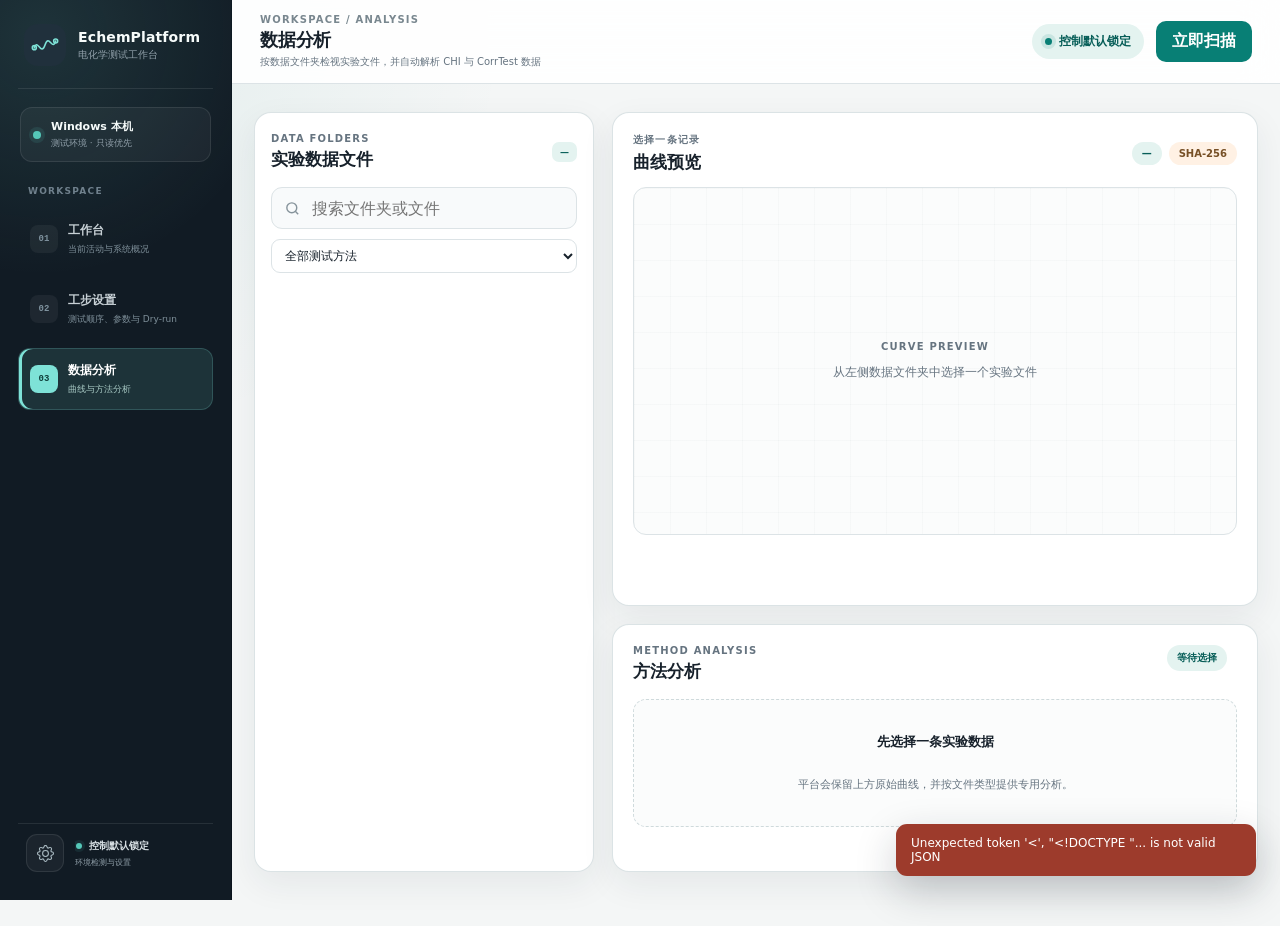
==== commit bcbd63a7: "Simplify analysis controls and add presets" ====
--- a/static/analysis.html
+++ b/static/analysis.html
@@ -53,7 +53,7 @@
           <span class="workbench-nav-number">03</span>
           <span class="workbench-nav-copy">
             <strong>数据分析</strong>
-            <small>曲线、样品与完整性</small>
+            <small>曲线与方法分析</small>
           </span>
         </a>
       </nav>
@@ -83,29 +83,6 @@
       </header>
 
       <main>
-    <section class="hero-grid" aria-label="数据分析指标">
-      <article class="status-card accent-card">
-        <div class="status-label">数据文件</div>
-        <div class="status-value" id="totalCount">—</div>
-        <div class="status-foot" id="sourceSummary">等待首次扫描</div>
-      </article>
-      <article class="status-card">
-        <div class="status-label">可绘制曲线</div>
-        <div class="status-value" id="parsedCount">—</div>
-        <div class="status-foot">已完成二维数值解析</div>
-      </article>
-      <article class="status-card">
-        <div class="status-label">完整性记录</div>
-        <div class="status-value" id="integrityCount">—</div>
-        <div class="status-foot">每个文件保存 SHA-256</div>
-      </article>
-      <article class="status-card safe-card">
-        <div class="status-label">安全模式</div>
-        <div class="status-value status-word">只读</div>
-        <div class="status-foot">COM3 / COM4 未访问</div>
-      </article>
-    </section>
-
     <section class="workspace">
       <aside class="sidebar panel">
         <div class="panel-heading">
@@ -118,7 +95,7 @@
         <label class="search-box">
           <span class="sr-only">搜索</span>
           <svg viewBox="0 0 24 24" aria-hidden="true"><circle cx="11" cy="11" r="7"/><path d="m20 20-4-4"/></svg>
-          <input id="searchInput" type="search" placeholder="搜索文件夹、文件或样品">
+          <input id="searchInput" type="search" placeholder="搜索文件夹或文件">
         </label>
         <div class="filter-row single-filter">
           <select id="techniqueFilter" aria-label="测试类型筛选">
@@ -213,11 +190,22 @@
                 <div class="analysis-form-grid">
                   <label class="span-two">
                     溶液
-                    <input id="cvSolution" name="solution" autocomplete="off" placeholder="例如 1.0 M KOH" required>
-                  </label>
-                  <label>
-                    pH
-                    <input id="cvPh" name="ph" type="number" min="0" max="16" step="0.01" inputmode="decimal" placeholder="14.00" required>
+                    <select id="cvSolution" name="solution_preset" required>
+                      <option value="">请选择溶液</option>
+                      <option value="1.0 M KOH" data-ph="14.00">1.0 M KOH</option>
+                      <option value="0.1 M KOH" data-ph="13.00">0.1 M KOH</option>
+                      <option value="1.0 M NaOH" data-ph="14.00">1.0 M NaOH</option>
+                      <option value="0.1 M NaOH" data-ph="13.00">0.1 M NaOH</option>
+                      <option value="custom">自定义 / 实测值</option>
+                    </select>
+                  </label>
+                  <label id="cvSolutionCustomField" class="span-two" hidden>
+                    自定义溶液
+                    <input id="cvSolutionCustom" name="solution" autocomplete="off" placeholder="输入溶液与浓度" disabled>
+                  </label>
+                  <label>
+                    pH（自动预填，可修改）
+                    <input id="cvPh" name="ph" type="number" min="0" max="16" step="0.01" inputmode="decimal" placeholder="选择溶液后自动填写" required>
                   </label>
                   <label>
                     反应
@@ -229,16 +217,21 @@
                   <label>
                     参比电极
                     <select id="cvReference" name="reference_electrode" required>
-                      <option value="Hg/HgO">Hg/HgO（按填充液确认偏移）</option>
-                      <option value="Ag/AgCl">Ag/AgCl（按填充液确认偏移）</option>
-                      <option value="SHE">SHE</option>
-                      <option value="RHE">RHE（原始电位已换算）</option>
-                      <option value="custom">自定义</option>
-                    </select>
-                  </label>
-                  <label>
-                    参比偏移 / V vs SHE
-                    <input id="cvReferenceOffset" name="reference_offset_v" type="number" step="0.0001" inputmode="decimal" placeholder="按参比填充液/标定值确认" required>
+                      <option value="">请选择参比电极</option>
+                      <option value="Hg/HgO (1 M KOH)" data-offset="0.098">Hg/HgO（1 M KOH）</option>
+                      <option value="Ag/AgCl (saturated KCl)" data-offset="0.197">Ag/AgCl（饱和 KCl）</option>
+                      <option value="SHE" data-offset="0">SHE</option>
+                      <option value="RHE" data-offset="0">RHE（原始电位已换算）</option>
+                      <option value="custom">其他填充液 / 实测标定值</option>
+                    </select>
+                  </label>
+                  <label>
+                    参比电势 / V vs SHE
+                    <input id="cvReferenceOffset" name="reference_offset_v" type="number" step="0.0001" inputmode="decimal" placeholder="选择参比电极后自动填写" readonly required>
+                  </label>
+                  <label id="cvReferenceCustomField" class="span-two" hidden>
+                    自定义参比电极与内部填充液
+                    <input id="cvReferenceCustom" name="reference_electrode_custom" autocomplete="off" placeholder="例如 Ag/AgCl（3 M KCl）" disabled>
                   </label>
                   <label>
                     iR 补偿 / %
@@ -273,9 +266,12 @@
                     </select>
                   </label>
                 </div>
+                <p class="preset-note">
+                  预设 pH 为 25 ℃名义值，可直接改成实测值。参比电势按电极及填充液自动填写；温度、填充液或标定条件不同时，请选择自定义项。
+                </p>
                 <p class="formula-note">
                   25 ℃：E<sub>RHE</sub> = E<sub>meas</sub> + E<sub>ref vs SHE</sub> + 0.05916 × pH；
-                  E<sub>comp</sub> = E<sub>RHE</sub> − f × I × Rs。若原始电位已是 RHE，不重复加入参比偏移或 pH 项。
+                  E<sub>comp</sub> = E<sub>RHE</sub> − f × I × Rs。若原始电位已是 RHE，不重复加入参比电势或 pH 项。
                 </p>
               </fieldset>
 
@@ -309,39 +305,6 @@
           </div>
         </article>
 
-        <div class="lower-grid">
-          <article class="panel metadata-panel">
-            <div class="panel-heading">
-              <div>
-                <span class="eyebrow">实验上下文</span>
-                <h2>样品信息</h2>
-              </div>
-              <span class="save-state" id="saveState"></span>
-            </div>
-            <form id="metadataForm">
-              <input id="recordId" type="hidden">
-              <div class="form-grid">
-                <label>样品编号<input id="sampleId" name="sample_id" placeholder="例如 NiMo-0724-01"></label>
-                <label>材料<input id="material" name="material" placeholder="例如 NiMo / Ni foam"></label>
-                <label>电解液<input id="electrolyte" name="electrolyte" placeholder="例如 1.0 M KOH"></label>
-                <label>电极面积 / cm²<input id="areaCm2" name="area_cm2" inputmode="decimal" placeholder="1.00"></label>
-                <label class="span-two">标签<input id="tags" name="tags" placeholder="HER, 稳定性, 平行样"></label>
-                <label class="span-two">备注<textarea id="notes" name="notes" rows="3" placeholder="仅保存到平台数据库，不写回原始文件"></textarea></label>
-              </div>
-              <button id="saveMetadata" class="secondary-button" type="submit" disabled>保存样品信息</button>
-            </form>
-          </article>
-
-          <article class="panel audit-panel">
-            <div class="panel-heading">
-              <div>
-              <span class="eyebrow">Analysis trace</span>
-                <h2>最近活动</h2>
-              </div>
-            </div>
-            <div id="auditList" class="audit-list"></div>
-          </article>
-        </div>
       </section>
     </section>
       </main>
--- a/static/styles.css
+++ b/static/styles.css
@@ -186,72 +186,15 @@
   margin: 28px auto 54px;
 }
 
-.hero-grid {
-  display: grid;
-  grid-template-columns: repeat(4, minmax(0, 1fr));
-  gap: 16px;
-  margin-bottom: 18px;
-}
-
-.panel,
-.status-card {
+.panel {
   background: var(--paper);
   border: 1px solid rgba(214, 224, 226, 0.88);
   border-radius: 17px;
   box-shadow: var(--shadow);
 }
 
-.status-card {
-  padding: 19px 20px 17px;
-  position: relative;
-  overflow: hidden;
-}
-
-.status-card::after {
-  content: "";
-  position: absolute;
-  right: -24px;
-  top: -36px;
-  width: 90px;
-  height: 90px;
-  border-radius: 50%;
-  background: rgba(8, 127, 117, 0.07);
-}
-
-.accent-card {
-  border-left: 4px solid var(--orange);
-}
-
-.safe-card {
-  background: linear-gradient(135deg, #ffffff, #eff8f6);
-}
-
-.status-label,
-.status-foot,
 .eyebrow {
   color: var(--muted);
-}
-
-.status-label {
-  font-size: 12px;
-  font-weight: 700;
-  letter-spacing: 0.06em;
-}
-
-.status-value {
-  margin: 8px 0 3px;
-  font-size: 32px;
-  font-weight: 800;
-  line-height: 1;
-}
-
-.status-word {
-  color: var(--teal);
-  font-size: 27px;
-}
-
-.status-foot {
-  font-size: 11px;
 }
 
 .workspace {
@@ -518,13 +461,6 @@
   justify-content: flex-start;
   color: var(--muted);
   font-size: 8px;
-}
-
-.file-sample {
-  min-width: 0;
-  overflow: hidden;
-  text-overflow: ellipsis;
-  white-space: nowrap;
 }
 
 .file-time {
@@ -770,6 +706,10 @@
   font-weight: 750;
 }
 
+.analysis-form-grid [hidden] {
+  display: none;
+}
+
 .analysis-form-grid input,
 .analysis-form-grid select {
   width: 100%;
@@ -783,9 +723,17 @@
   font-size: 11px;
 }
 
-.analysis-form-grid input:disabled {
+.analysis-form-grid input:disabled,
+.analysis-form-grid input[readonly] {
   color: #7f8b91;
   background: #eef2f3;
+}
+
+.preset-note {
+  margin: 10px 0 0;
+  color: var(--muted);
+  font-size: 9px;
+  line-height: 1.6;
 }
 
 .formula-note {
@@ -1078,46 +1026,6 @@
   background: var(--red-soft);
 }
 
-.lower-grid {
-  display: grid;
-  grid-template-columns: minmax(0, 1.4fr) minmax(280px, 0.8fr);
-  gap: 18px;
-}
-
-.metadata-panel,
-.audit-panel {
-  padding: 20px;
-}
-
-.form-grid {
-  display: grid;
-  grid-template-columns: repeat(2, minmax(0, 1fr));
-  gap: 12px;
-  margin-top: 15px;
-}
-
-.form-grid label {
-  display: grid;
-  gap: 6px;
-  color: var(--muted);
-  font-size: 10px;
-  font-weight: 700;
-}
-
-.form-grid input,
-.form-grid textarea {
-  width: 100%;
-  border: 1px solid var(--line);
-  border-radius: 9px;
-  outline: 0;
-  padding: 9px 10px;
-  background: #fbfcfc;
-  font-size: 12px;
-  resize: vertical;
-}
-
-.form-grid input:focus,
-.form-grid textarea:focus,
 .analysis-form-grid input:focus,
 .analysis-form-grid select:focus,
 .filter-row select:focus,
@@ -1134,40 +1042,6 @@
   min-height: 16px;
   color: var(--teal);
   font-size: 10px;
-}
-
-.audit-list {
-  margin-top: 11px;
-  max-height: 310px;
-  overflow: auto;
-}
-
-.audit-item {
-  display: grid;
-  grid-template-columns: 9px minmax(0, 1fr);
-  gap: 9px;
-  padding: 9px 0;
-  border-bottom: 1px solid var(--soft);
-}
-
-.audit-dot {
-  width: 7px;
-  height: 7px;
-  margin-top: 5px;
-  border-radius: 50%;
-  background: var(--teal);
-}
-
-.audit-main {
-  font-size: 11px;
-  font-weight: 700;
-}
-
-.audit-detail,
-.audit-time {
-  color: var(--muted);
-  font-size: 9px;
-  line-height: 1.5;
 }
 
 .empty-list {
@@ -1227,16 +1101,8 @@
 }
 
 @media (max-width: 1050px) {
-  .hero-grid {
-    grid-template-columns: repeat(2, minmax(0, 1fr));
-  }
-
   .workspace {
     grid-template-columns: 290px minmax(0, 1fr);
-  }
-
-  .lower-grid {
-    grid-template-columns: 1fr;
   }
 
   .sidebar {
@@ -1260,7 +1126,6 @@
     margin-top: 16px;
   }
 
-  .hero-grid,
   .workspace {
     grid-template-columns: 1fr;
   }
@@ -1269,10 +1134,6 @@
     height: 480px;
   }
 
-  .form-grid {
-    grid-template-columns: 1fr;
-  }
-
   .span-two {
     grid-column: auto;
   }
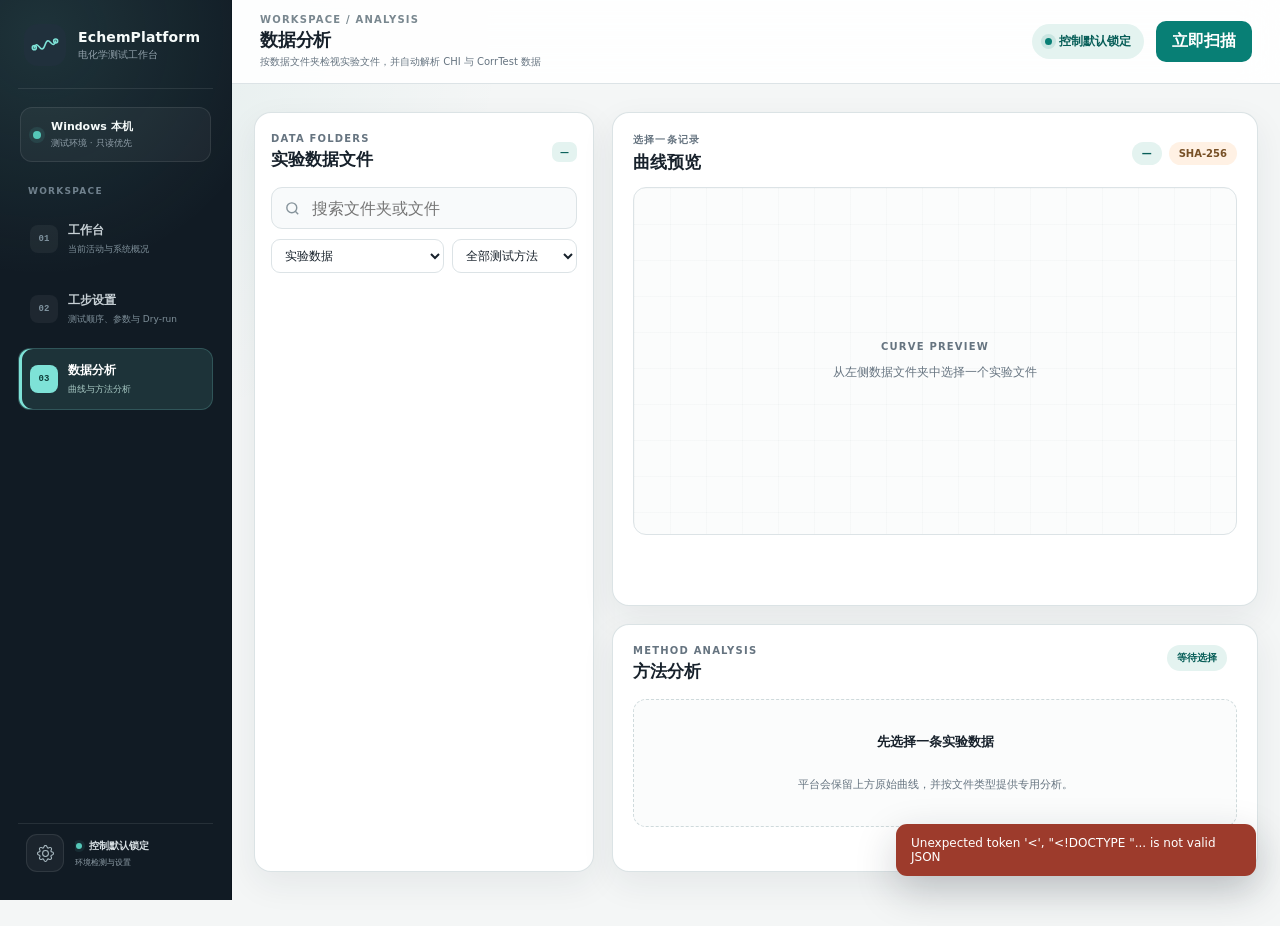
==== commit 8d1ff837: "Harden analysis defaults and quality gates" ====
--- a/static/analysis.html
+++ b/static/analysis.html
@@ -97,7 +97,12 @@
           <svg viewBox="0 0 24 24" aria-hidden="true"><circle cx="11" cy="11" r="7"/><path d="m20 20-4-4"/></svg>
           <input id="searchInput" type="search" placeholder="搜索文件夹或文件">
         </label>
-        <div class="filter-row single-filter">
+        <div class="filter-row">
+          <select id="fileScopeFilter" aria-label="文件范围筛选">
+            <option value="experiment">实验数据</option>
+            <option value="other">其他文件（控制 / 诊断 / 拒绝）</option>
+            <option value="all">全部文件</option>
+          </select>
           <select id="techniqueFilter" aria-label="测试类型筛选">
             <option value="">全部测试方法</option>
             <option>CV</option>
@@ -233,13 +238,21 @@
                     自定义参比电极与内部填充液
                     <input id="cvReferenceCustom" name="reference_electrode_custom" autocomplete="off" placeholder="例如 Ag/AgCl（3 M KCl）" disabled>
                   </label>
-                  <label>
-                    iR 补偿 / %
-                    <input id="cvCompensation" name="compensation_percent" type="number" min="0" max="100" step="0.1" inputmode="decimal" value="85" required>
+                  <label class="span-two">
+                    在线补偿状态
+                    <select id="cvOnlineCompensation" name="online_compensation_status" required>
+                      <option value="unknown" selected>不确定（不允许离线补偿）</option>
+                      <option value="not_compensated">确认未在线补偿</option>
+                      <option value="already_compensated">已在线补偿</option>
+                    </select>
+                  </label>
+                  <label>
+                    离线 iR 补偿 / %
+                    <input id="cvCompensation" name="compensation_percent" type="number" min="0" max="100" step="0.1" inputmode="decimal" value="0" disabled required>
                   </label>
                   <label>
                     溶液电阻 Rs / Ω
-                    <input id="cvResistance" name="solution_resistance_ohm" type="number" min="0" step="0.0001" inputmode="decimal" placeholder="例如 2.50" required>
+                    <input id="cvResistance" name="solution_resistance_ohm" type="number" min="0.0001" step="0.0001" inputmode="decimal" placeholder="设置非零补偿后填写" disabled>
                   </label>
                   <label>
                     电极面积 / cm²
@@ -249,20 +262,10 @@
                     目标电流密度 / mA·cm⁻²
                     <input id="cvTargetCurrent" name="target_current_density_ma_cm2" type="number" min="0.01" step="0.01" inputmode="decimal" value="10" required>
                   </label>
-                  <label>
+                  <label class="span-two">
                     扫描分支
                     <select id="cvScanBranch" name="scan_branch" required>
-                      <option value="auto">自动（仅单分支）</option>
-                      <option value="forward">正扫</option>
-                      <option value="reverse">回扫</option>
-                    </select>
-                  </label>
-                  <label>
-                    在线补偿状态
-                    <select id="cvOnlineCompensation" name="online_compensation_status" required>
-                      <option value="not_compensated">确认未在线补偿</option>
-                      <option value="already_compensated">已在线补偿</option>
-                      <option value="unknown">不确定（不允许离线补偿）</option>
+                      <option value="auto">自动识别（预览后选择具体数据段）</option>
                     </select>
                   </label>
                 </div>
@@ -283,7 +286,7 @@
                   计算并保存
                 </button>
               </div>
-              <p class="analysis-action-note">“预览计算”不会保存；只有点击“计算并保存”才会新增一条分析记录。</p>
+              <p class="analysis-action-note">“预览计算”不会保存；保存按钮会按结果质量显示可用操作。</p>
             </form>
 
             <section class="analysis-result-column" aria-labelledby="analysisResultTitle">
--- a/static/styles.css
+++ b/static/styles.css
@@ -279,6 +279,14 @@
   font-size: 12px;
 }
 
+#fileScopeFilter {
+  width: 58%;
+}
+
+#techniqueFilter {
+  width: 42%;
+}
+
 .filter-row.single-filter select {
   width: 100%;
 }
@@ -828,6 +836,44 @@
 
 .analysis-results {
   min-height: 182px;
+}
+
+.analysis-quality {
+  display: grid;
+  gap: 3px;
+  margin-bottom: 11px;
+  padding: 10px 12px;
+  border: 1px solid #c9e3df;
+  border-radius: 9px;
+  color: var(--teal-dark);
+  background: var(--teal-soft);
+  font-size: 10px;
+  line-height: 1.5;
+}
+
+.analysis-quality strong {
+  font-size: 11px;
+}
+
+.analysis-quality span {
+  color: inherit;
+}
+
+.analysis-quality ul {
+  margin: 3px 0 0;
+  padding-left: 17px;
+}
+
+.analysis-quality.quality-screening {
+  border-color: #f0cfac;
+  color: #70512b;
+  background: var(--orange-soft);
+}
+
+.analysis-quality.quality-not_calculable {
+  border-color: #efc4b7;
+  color: #8d3326;
+  background: var(--red-soft);
 }
 
 .analysis-result-empty,
